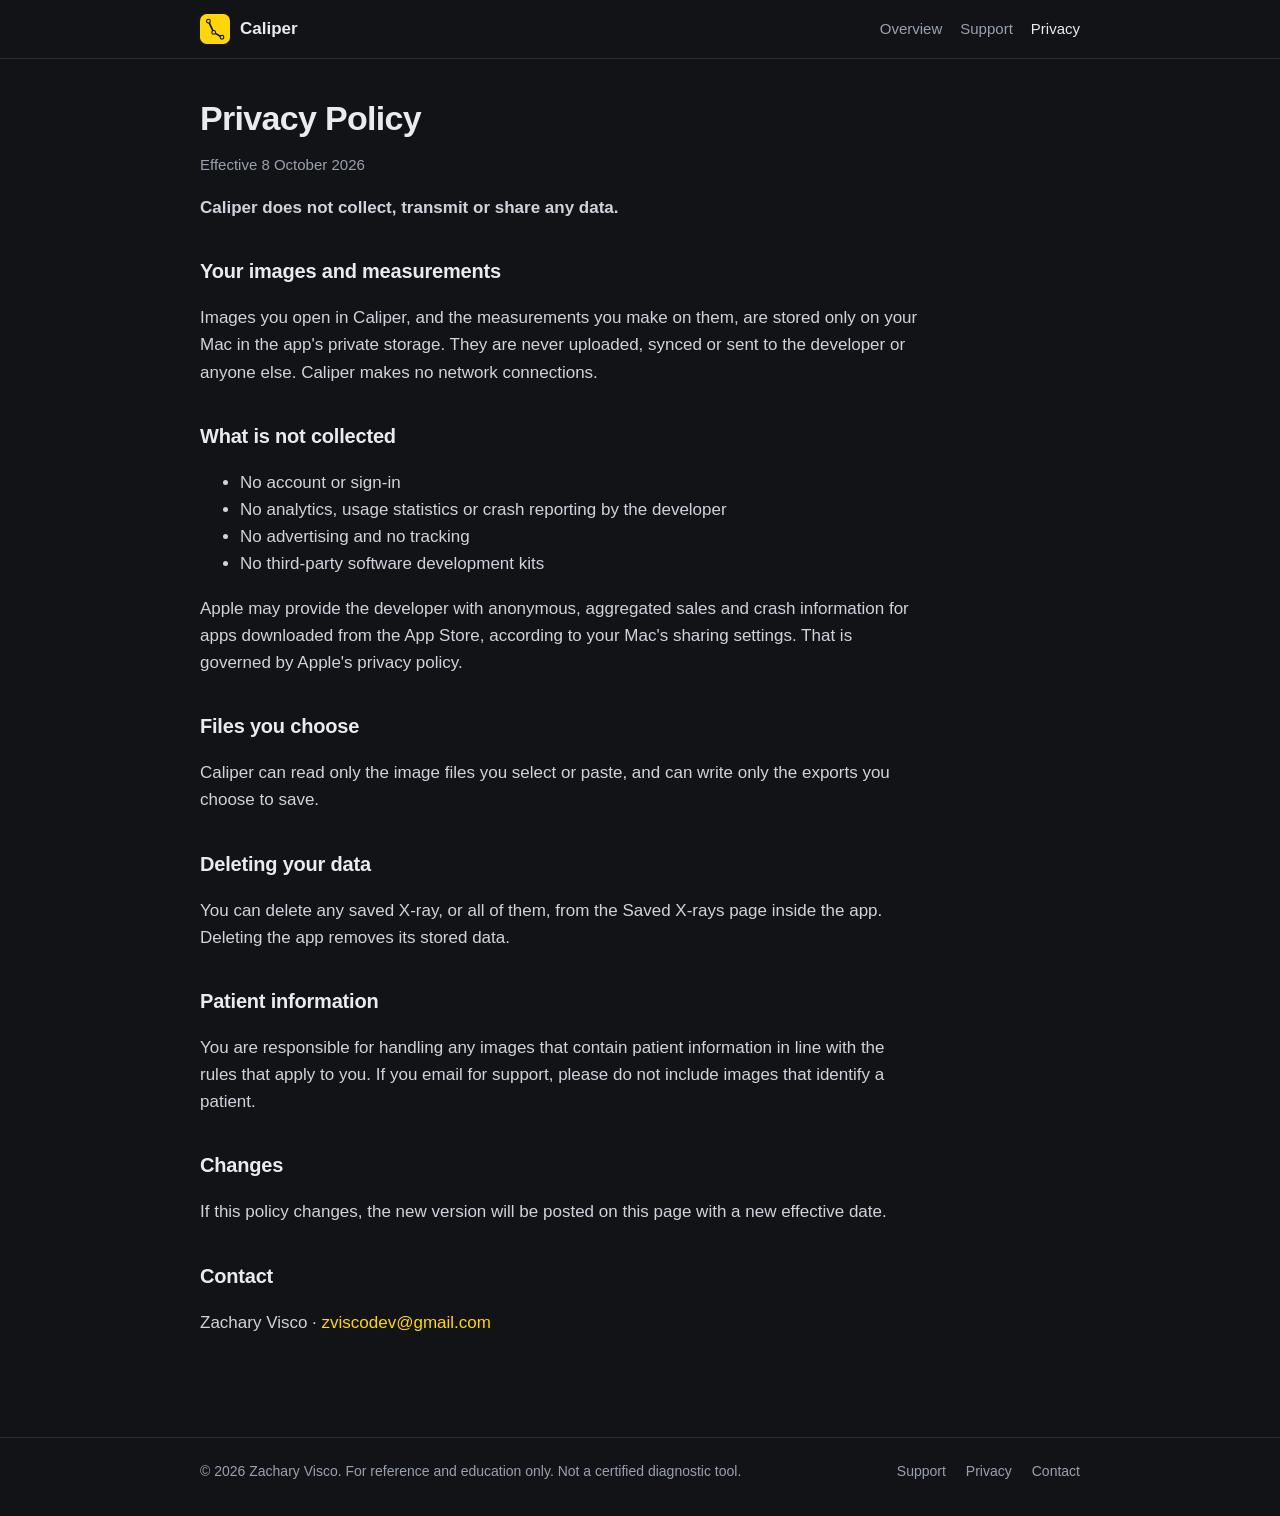
==== privacy.html @ dd3da5a0 "Caliper marketing, support and privacy pages Co-Authored-By: Claude Opus 5.5 <noreply@anthropic.com>" ====
<!doctype html>
<html lang="en">
<head>
<meta charset="utf-8">
<meta name="viewport" content="width=device-width, initial-scale=1">
<title>Caliper Privacy Policy</title>
<meta name="description" content="Caliper collects no data. Your images and measurements stay on your Mac.">
<meta name="theme-color" content="#111317">
<link rel="icon" href="icon.svg" type="image/svg+xml">
<link rel="stylesheet" href="site.css">
</head>
<body>
<header class="top"><div class="wrap">
  <a class="brand" href="./"><img src="icon.svg" alt="">Caliper</a>
  <nav><a href="./">Overview</a><a href="support.html">Support</a><a href="privacy.html" class="here">Privacy</a></nav>
</div></header>
<main class="wrap"><div class="doc">
  <h1>Privacy Policy</h1>
  <p class="date">Effective 8 October 2026</p>
  <p><strong>Caliper does not collect, transmit or share any data.</strong></p>

  <h2>Your images and measurements</h2>
  <p>Images you open in Caliper, and the measurements you make on them, are stored only on your Mac in the app's private storage. They are never uploaded, synced or sent to the developer or anyone else. Caliper makes no network connections.</p>

  <h2>What is not collected</h2>
  <ul>
    <li>No account or sign-in</li>
    <li>No analytics, usage statistics or crash reporting by the developer</li>
    <li>No advertising and no tracking</li>
    <li>No third-party software development kits</li>
  </ul>
  <p>Apple may provide the developer with anonymous, aggregated sales and crash information for apps downloaded from the App Store, according to your Mac's sharing settings. That is governed by Apple's privacy policy.</p>

  <h2>Files you choose</h2>
  <p>Caliper can read only the image files you select or paste, and can write only the exports you choose to save.</p>

  <h2>Deleting your data</h2>
  <p>You can delete any saved X-ray, or all of them, from the Saved X-rays page inside the app. Deleting the app removes its stored data.</p>

  <h2>Patient information</h2>
  <p>You are responsible for handling any images that contain patient information in line with the rules that apply to you. If you email for support, please do not include images that identify a patient.</p>

  <h2>Changes</h2>
  <p>If this policy changes, the new version will be posted on this page with a new effective date.</p>

  <h2>Contact</h2>
  <p>Zachary Visco · <a href="mailto:zviscodev@gmail.com?subject=Caliper%20privacy">zviscodev@gmail.com</a></p>
</div></main>
<footer><div class="wrap">
  <span>© 2026 Zachary Visco. For reference and education only. Not a certified diagnostic tool.</span>
  <a href="support.html">Support</a><a href="privacy.html">Privacy</a><a href="mailto:zviscodev@gmail.com">Contact</a>
</div></footer>
</body>
</html>
---- site.css ----
:root {
  --bg: #111317; --panel: #1a1d23; --line: #2a2e37; --text: #e9ebf0; --dim: #9aa1ae; --accent: #ffd60a;
}
* { box-sizing: border-box; }
html { -webkit-text-size-adjust: 100%; }
body {
  margin: 0; background: var(--bg); color: var(--text);
  font: 17px/1.6 -apple-system, BlinkMacSystemFont, "Segoe UI", Roboto, Helvetica, Arial, sans-serif;
}
a { color: var(--accent); text-decoration: none; }
a:hover { text-decoration: underline; }
.wrap { max-width: 920px; margin: 0 auto; padding: 0 20px; }
header.top { border-bottom: 1px solid var(--line); }
header.top .wrap { display: flex; align-items: center; gap: 12px; padding-top: 14px; padding-bottom: 14px; flex-wrap: wrap; }
.brand { display: flex; align-items: center; gap: 10px; color: var(--text); font-weight: 600; margin-right: auto; }
.brand img { width: 30px; height: 30px; }
nav a { color: var(--dim); margin-left: 18px; font-size: 15px; }
nav a.here, nav a:hover { color: var(--text); text-decoration: none; }
.hero { text-align: center; padding: 64px 0 48px; }
.hero img { width: 112px; height: 112px; }
h1 { font-size: clamp(30px, 6vw, 46px); line-height: 1.15; margin: 22px 0 10px; letter-spacing: -0.02em; text-wrap: balance; }
.lede { color: var(--dim); font-size: clamp(17px, 2.6vw, 20px); max-width: 620px; margin: 0 auto 26px; text-wrap: pretty; }
.pill {
  display: inline-block; background: var(--accent); color: #111317; font-weight: 600;
  padding: 11px 22px; border-radius: 999px;
}
.pill:hover { text-decoration: none; filter: brightness(1.06); }
.pill.soon { background: none; color: var(--dim); border: 1px solid var(--line); }
h2 { font-size: 24px; margin: 48px 0 16px; letter-spacing: -0.01em; }
h3 { font-size: 17px; margin: 0 0 6px; }
.grid { display: grid; grid-template-columns: repeat(auto-fit, minmax(250px, 1fr)); gap: 14px; }
.card { background: var(--panel); border: 1px solid var(--line); border-radius: 14px; padding: 18px 20px; }
.card p { margin: 0; color: var(--dim); font-size: 15.5px; }
.card svg { width: 100%; height: 96px; margin-bottom: 12px; display: block; }
.note {
  border-left: 3px solid var(--accent); background: var(--panel); padding: 14px 18px;
  border-radius: 0 10px 10px 0; color: var(--dim); font-size: 15.5px; margin: 28px 0;
}
.doc { padding: 40px 0 20px; max-width: 720px; }
.doc h1 { font-size: 34px; margin-top: 0; }
.doc h2 { font-size: 20px; margin: 34px 0 8px; }
.doc p, .doc li { color: #cfd3db; }
.doc .date { color: var(--dim); font-size: 15px; }
details { border-bottom: 1px solid var(--line); padding: 14px 0; }
summary { cursor: pointer; font-weight: 600; }
details p { margin: 10px 0 0; color: #cfd3db; }
kbd {
  font: 13px ui-monospace, SFMono-Regular, Menlo, monospace; background: var(--panel);
  border: 1px solid var(--line); border-radius: 5px; padding: 1px 6px;
}
footer { border-top: 1px solid var(--line); margin-top: 64px; color: var(--dim); font-size: 14px; }
footer .wrap { padding-top: 22px; padding-bottom: 34px; display: flex; gap: 8px 20px; flex-wrap: wrap; }
footer span { margin-right: auto; }
footer a { color: var(--dim); }
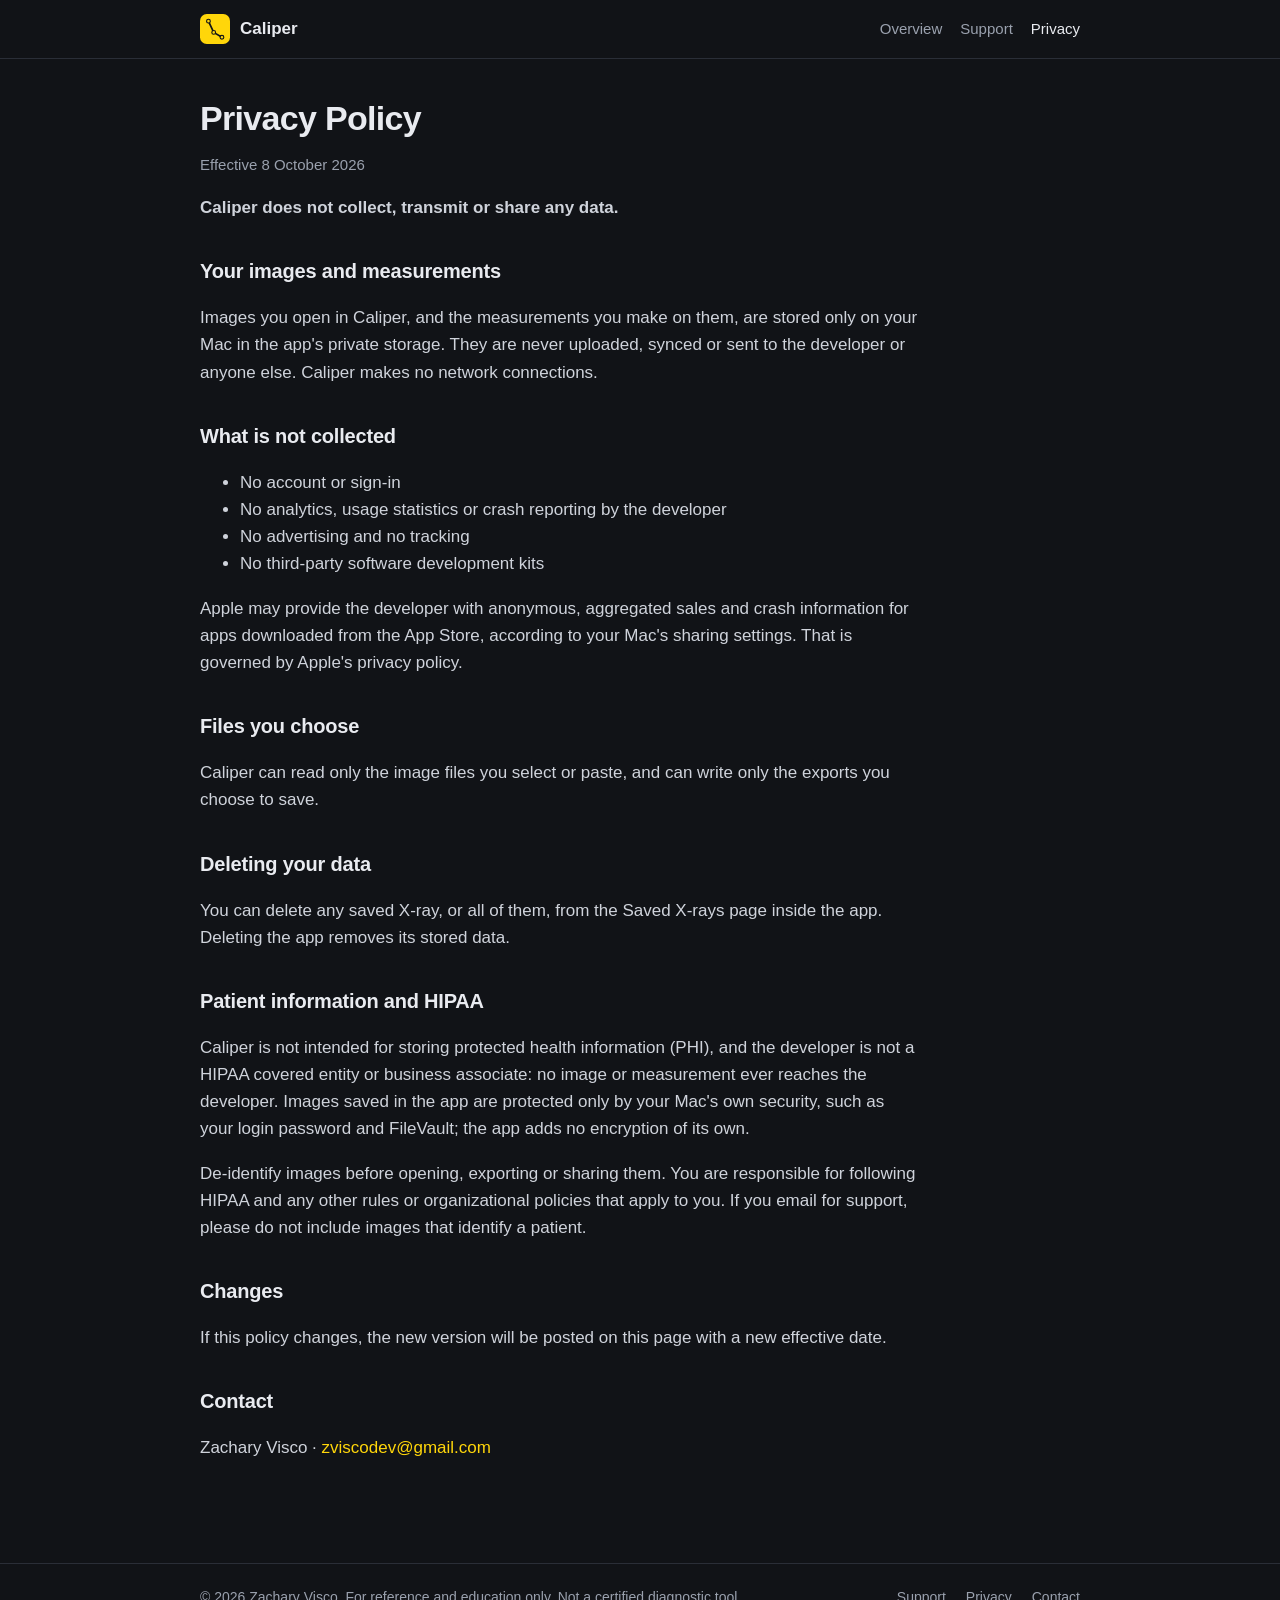
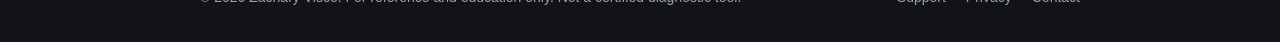
==== commit 97fd5dd4: "Flip/rotate and HIPAA notes Co-Authored-By: Claude Opus 5.5 <noreply@anthropic.com>" ====
--- a/privacy.html
+++ b/privacy.html
@@ -37,8 +37,9 @@
   <h2>Deleting your data</h2>
   <p>You can delete any saved X-ray, or all of them, from the Saved X-rays page inside the app. Deleting the app removes its stored data.</p>
 
-  <h2>Patient information</h2>
-  <p>You are responsible for handling any images that contain patient information in line with the rules that apply to you. If you email for support, please do not include images that identify a patient.</p>
+  <h2>Patient information and HIPAA</h2>
+  <p>Caliper is not intended for storing protected health information (PHI), and the developer is not a HIPAA covered entity or business associate: no image or measurement ever reaches the developer. Images saved in the app are protected only by your Mac's own security, such as your login password and FileVault; the app adds no encryption of its own.</p>
+  <p>De-identify images before opening, exporting or sharing them. You are responsible for following HIPAA and any other rules or organizational policies that apply to you. If you email for support, please do not include images that identify a patient.</p>
 
   <h2>Changes</h2>
   <p>If this policy changes, the new version will be posted on this page with a new effective date.</p>
